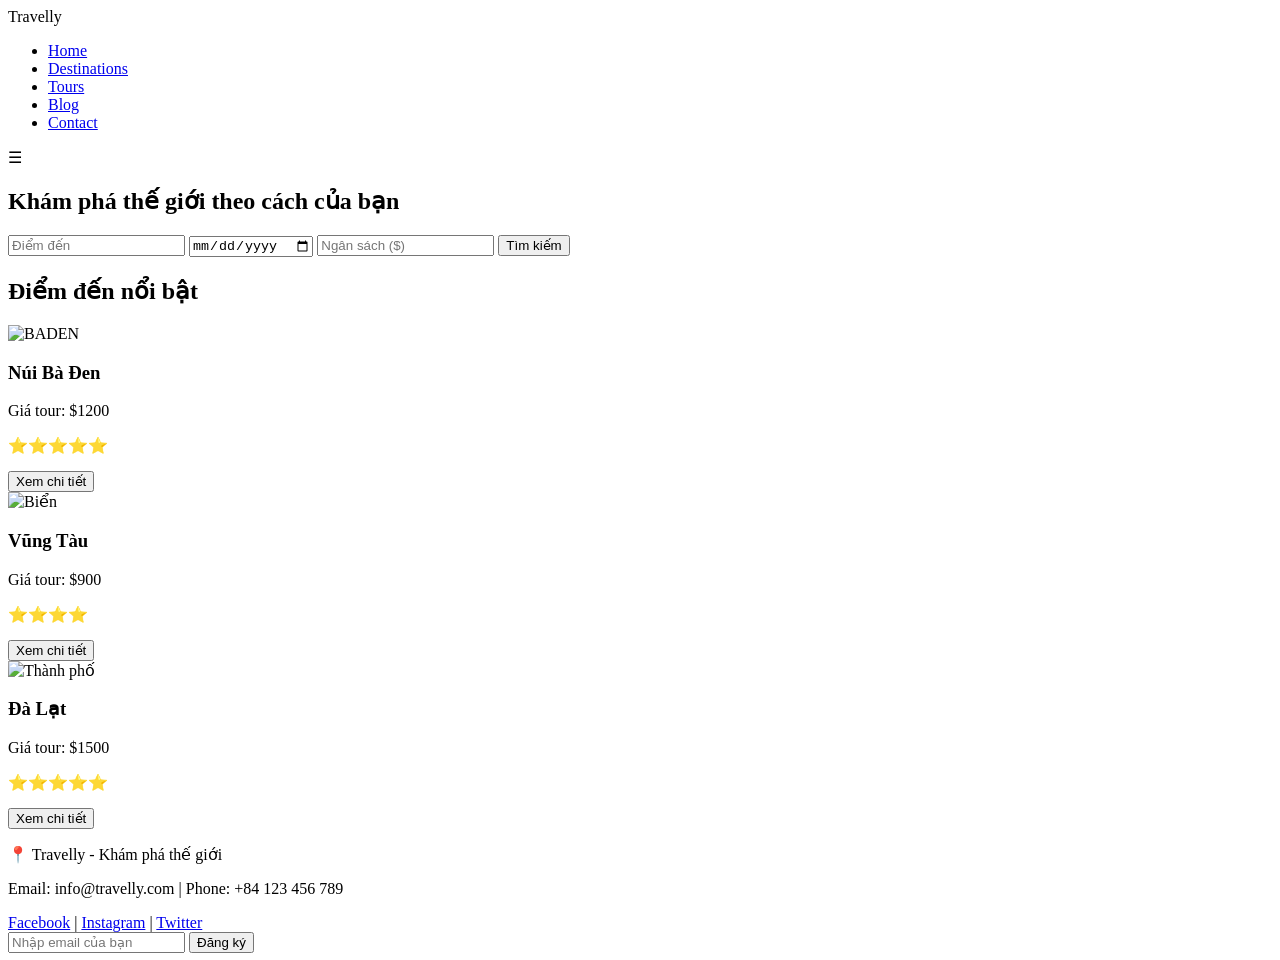
==== index.html @ 749a3be6 "first commit" ====
<!DOCTYPE html>
<html lang="vi">

<head>
    <meta charset="UTF-8">
    <meta name="viewport" content="width=device-width, initial-scale=1.0">
    <title>Travelly - Khám phá thế giới theo cách của bạn</title>
    <link
        href="https://fonts.googleapis.com/css2?family=Poppins:wght@400;600&family=Montserrat:wght@500;700&display=swap"
        rel="stylesheet">

    <link href="stylesheet" href="css/common.css">
    <link rel="stylesheet" href="css/style.css">
</head>


<body>
    <!-- Header -->
    <header id="header">
        <div class="logo">Travelly</div>
        <nav class="nav">
            <ul>
                <li><a href="index.html">Home</a></li>
                <li><a href="destinations.html">Destinations</a></li>
                <li><a href="tour.html">Tours</a></li>
                <li><a href="#blog">Blog</a></li>
                <li><a href="#contact">Contact</a></li>
            </ul>
            <div class="hamburger">&#9776;</div>
        </nav>
    </header>

    <!-- Hero Section -->
    <section id="hero">
        <div class="hero-content">
            <h1>Khám phá thế giới theo cách của bạn</h1>
            <form class="search-bar">
                <input type="text" placeholder="Điểm đến">
                <input type="date">
                <input type="number" placeholder="Ngân sách ($)">
                <button type="submit">Tìm kiếm</button>
            </form>
        </div>
    </section>

    <!-- Destinations -->
    <main>
        <section id="destinations" class="destinations">
            <h2>Điểm đến nổi bật</h2>
            <div class="grid">
                <!-- Card -->
                <div class="card">
                    <img src="Source/NUIBADEN.jpg" alt="BADEN">
                    <div class="card-content">
                        <h3>Núi Bà Đen</h3>
                        <p>Giá tour: $1200</p>
                        <p>⭐⭐⭐⭐⭐</p>
                        <button>Xem chi tiết</button>
                    </div>
                </div>
                <div class="card">
                    <img src="Source/VUNGTAU.jpg" alt="Biển">
                    <div class="card-content">
                        <h3>Vũng Tàu</h3>
                        <p>Giá tour: $900</p>
                        <p>⭐⭐⭐⭐</p>
                        <button>Xem chi tiết</button>
                    </div>
                </div>
                <div class="card">
                    <img src="Source/DALAT.jpg" alt="Thành phố">
                    <div class="card-content">
                        <h3>Đà Lạt</h3>
                        <p>Giá tour: $1500</p>
                        <p>⭐⭐⭐⭐⭐</p>
                        <button>Xem chi tiết</button>
                    </div>
                </div>
            </div>
        </section>
    </main>

    <!-- Footer -->
    <footer id="contact">
        <div class="footer-content">
            <p>📍 Travelly - Khám phá thế giới</p>
            <p>Email: info@travelly.com | Phone: +84 123 456 789</p>
            <div class="social">
                <a href="#">Facebook</a> | <a href="#">Instagram</a> | <a href="#">Twitter</a>
            </div>
            <form class="newsletter">
                <input type="email" placeholder="Nhập email của bạn">
                <button>Đăng ký</button>
            </form>
        </div>
    </footer>

    <script src="js/script.js"></script>
</body>

</html>
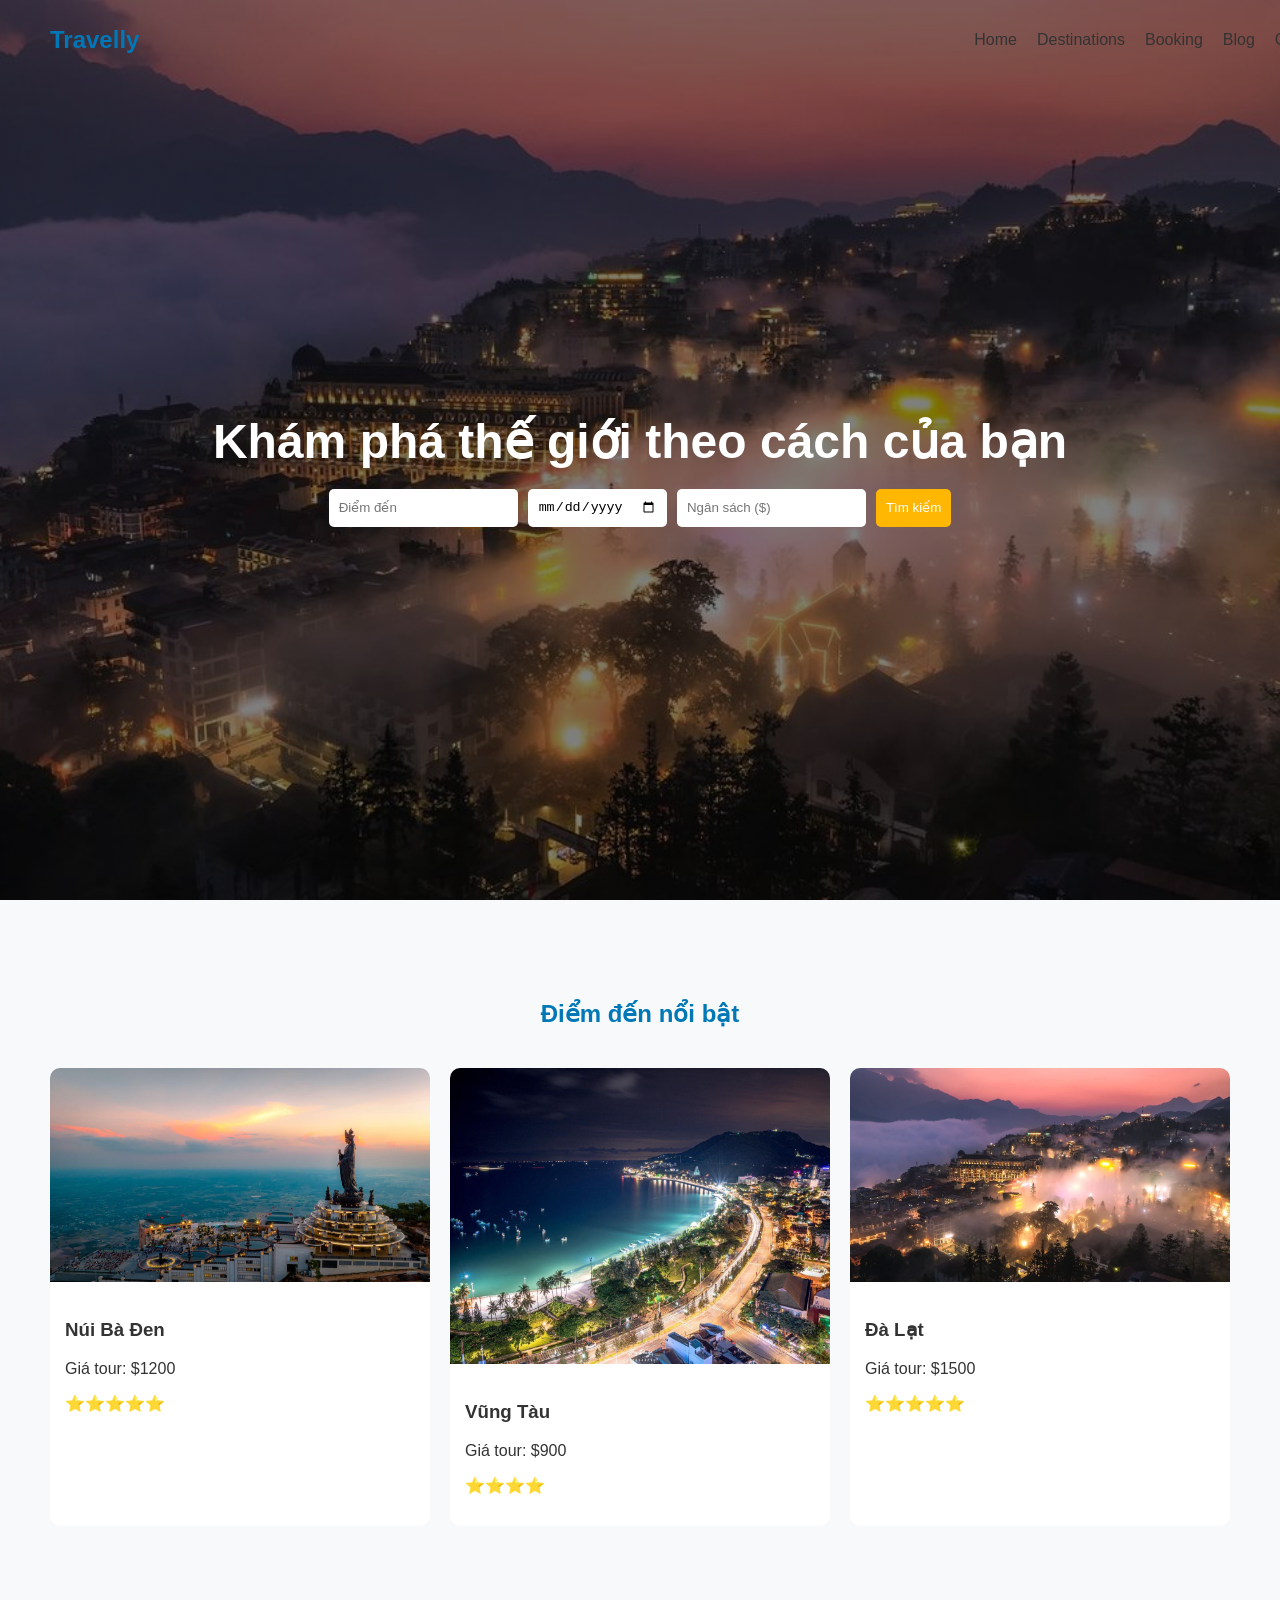
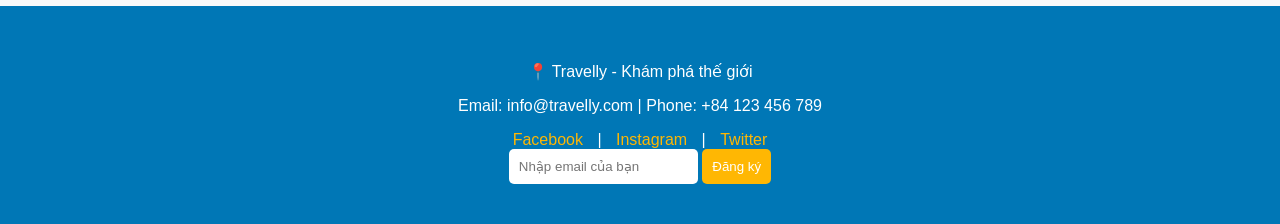
==== commit 0cf3e7a9: "tieptheo" ====
--- a/index.html
+++ b/index.html
@@ -22,9 +22,9 @@
             <ul>
                 <li><a href="index.html">Home</a></li>
                 <li><a href="destinations.html">Destinations</a></li>
-                <li><a href="tour.html">Tours</a></li>
-                <li><a href="#blog">Blog</a></li>
-                <li><a href="#contact">Contact</a></li>
+                <li><a href="booking.html">Booking</a></li>
+                <li><a href="blog.html">Blog</a></li>
+                <li><a href="contact.html">Contact</a></li>
             </ul>
             <div class="hamburger">&#9776;</div>
         </nav>
--- a/css/style.css
+++ b/css/style.css
@@ -0,0 +1,200 @@
+/* Font & Reset */
+body {
+    margin: 0;
+    font-family: 'Poppins', sans-serif;
+    background-color: #f8f9fa;
+    color: #333;
+}
+
+/* Header */
+header {
+    position: fixed;
+    top: 0;
+    width: 100%;
+    background: transparent;
+    display: flex;
+    justify-content: space-between;
+    align-items: center;
+    padding: 15px 50px;
+    transition: 0.3s;
+    z-index: 1000;
+}
+
+header.scrolled {
+    background: #fff;
+    box-shadow: 0 2px 5px rgba(0, 0, 0, 0.1);
+}
+
+.logo {
+    font-size: 1.5rem;
+    font-weight: 700;
+    color: #0077b6;
+}
+
+.nav ul {
+    list-style: none;
+    display: flex;
+    gap: 20px;
+}
+
+.nav a {
+    text-decoration: none;
+    color: #333;
+    font-weight: 500;
+}
+
+.hamburger {
+    display: none;
+    font-size: 1.8rem;
+    cursor: pointer;
+}
+
+/* Hero */
+
+/* Đây mới là chỗ để thay ảnh nền */
+#hero {
+    background-image: linear-gradient(rgba(0, 0, 0, 0.5), rgba(0, 0, 0, 0.5)),
+        url('../Source/DALAT.jpg');
+    background-size: cover;
+    background-position: center;
+    background-attachment: fixed;
+    /* Hiệu ứng ảnh đứng yên khi cuộn trang rất xịn */
+    height: 100vh;
+    display: flex;
+    justify-content: center;
+    align-items: center;
+    color: white;
+}
+
+.hero-content {
+    text-align: center;
+    color: #fff;
+}
+
+.hero-content h1 {
+    font-size: 3rem;
+    margin-bottom: 20px;
+}
+
+.search-bar {
+    display: flex;
+    gap: 10px;
+    flex-wrap: wrap;
+    justify-content: center;
+}
+
+.search-bar input,
+.search-bar button {
+    padding: 10px;
+    border: none;
+    border-radius: 5px;
+}
+
+.search-bar button {
+    background: #ffb703;
+    color: #fff;
+    cursor: pointer;
+}
+
+/* Destinations */
+.destinations {
+    padding: 80px 50px;
+}
+
+.destinations h2 {
+    text-align: center;
+    margin-bottom: 40px;
+    color: #0077b6;
+}
+
+.grid {
+    display: grid;
+    grid-template-columns: repeat(auto-fit, minmax(250px, 1fr));
+    gap: 20px;
+}
+
+.card {
+    background: #fff;
+    border-radius: 10px;
+    overflow: hidden;
+    transition: transform 0.3s;
+    position: relative;
+}
+
+.card img {
+    width: 100%;
+    transition: transform 0.3s;
+}
+
+.card:hover img {
+    transform: scale(1.05);
+}
+
+.card-content {
+    padding: 15px;
+}
+
+.card button {
+    display: none;
+    background: #0077b6;
+    color: #fff;
+    border: none;
+    padding: 8px 12px;
+    border-radius: 5px;
+    cursor: pointer;
+}
+
+.card:hover button {
+    display: inline-block;
+}
+
+/* Footer */
+footer {
+    background: #0077b6;
+    color: #fff;
+    padding: 40px 20px;
+    text-align: center;
+}
+
+footer .social a {
+    color: #ffb703;
+    margin: 0 10px;
+    text-decoration: none;
+}
+
+.newsletter input {
+    padding: 10px;
+    border-radius: 5px;
+    border: none;
+}
+
+.newsletter button {
+    padding: 10px;
+    background: #ffb703;
+    border: none;
+    border-radius: 5px;
+    color: #fff;
+    cursor: pointer;
+}
+
+/* Responsive */
+@media (max-width: 768px) {
+    .nav ul {
+        display: none;
+        flex-direction: column;
+        background: #fff;
+        position: absolute;
+        top: 60px;
+        right: 20px;
+        padding: 20px;
+        box-shadow: 0 2px 5px rgba(0, 0, 0, 0.1);
+    }
+
+    .nav ul.active {
+        display: flex;
+    }
+
+    .hamburger {
+        display: block;
+    }
+}
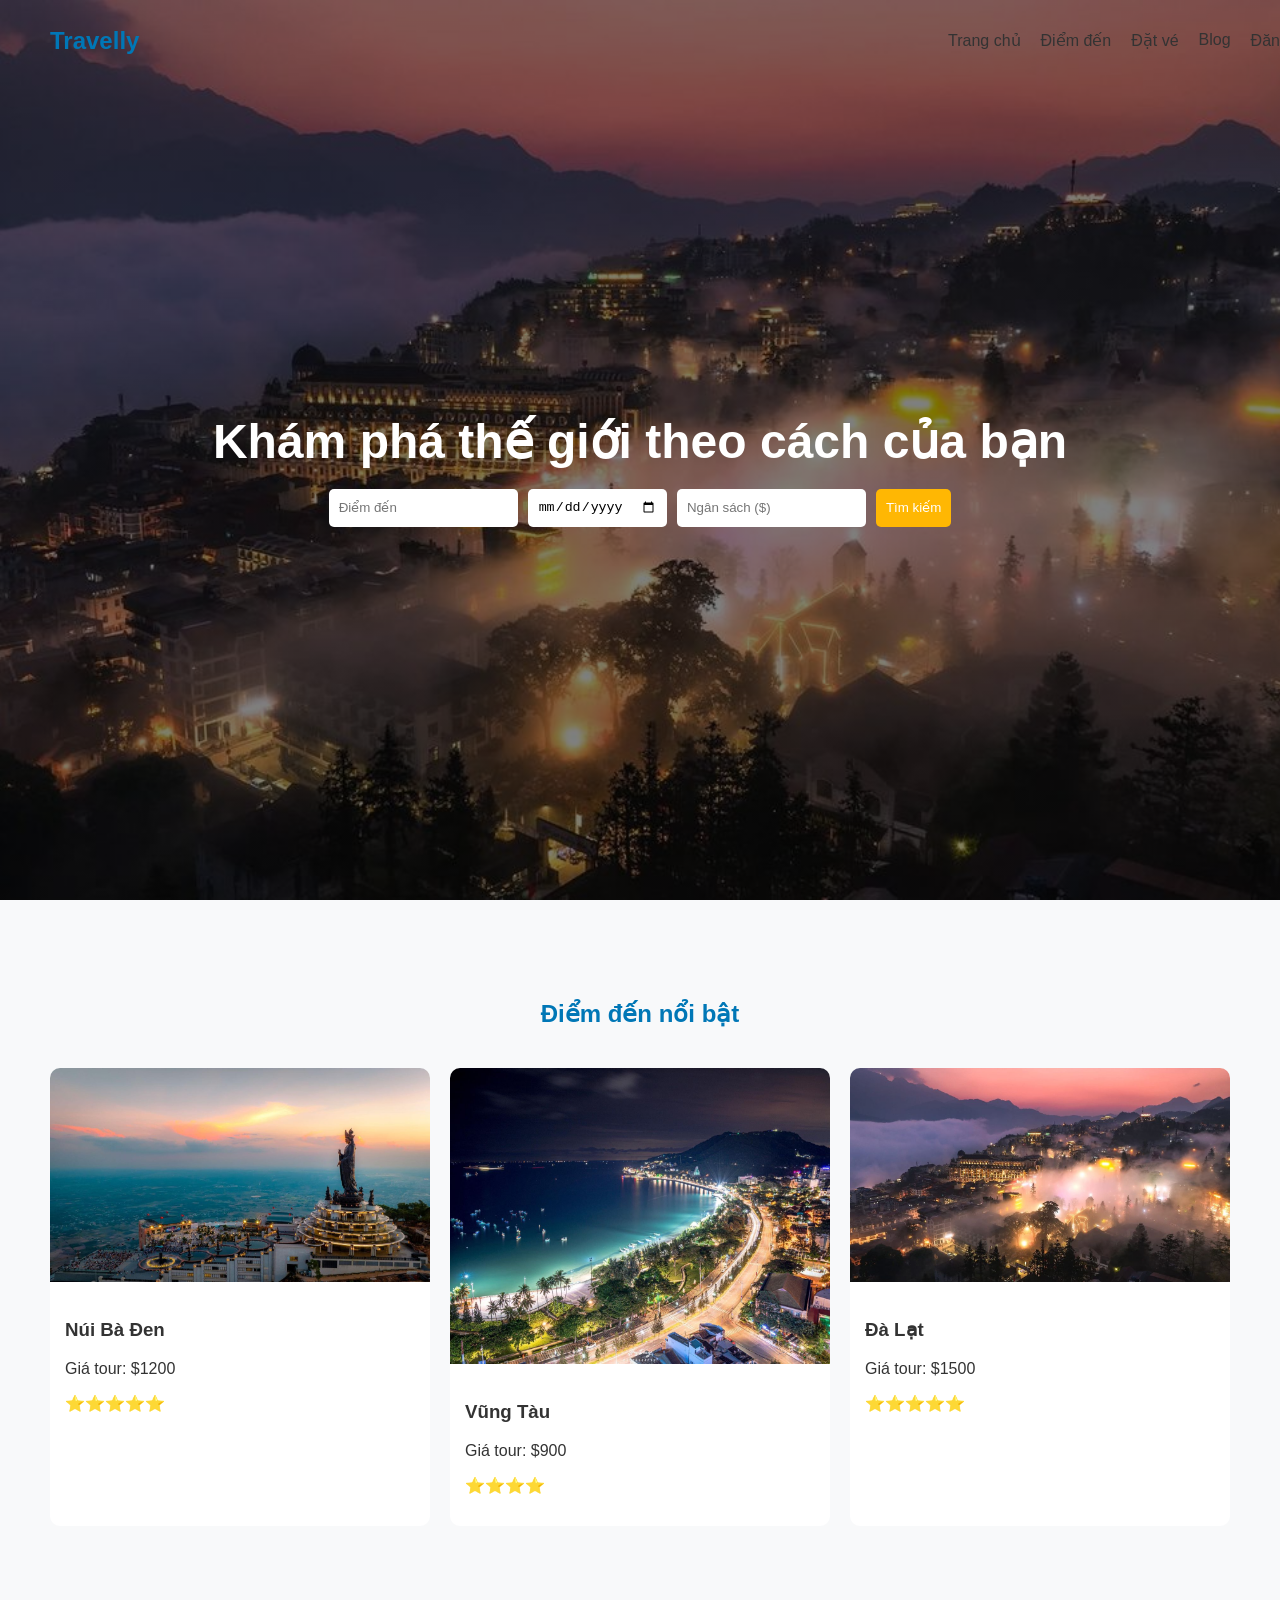
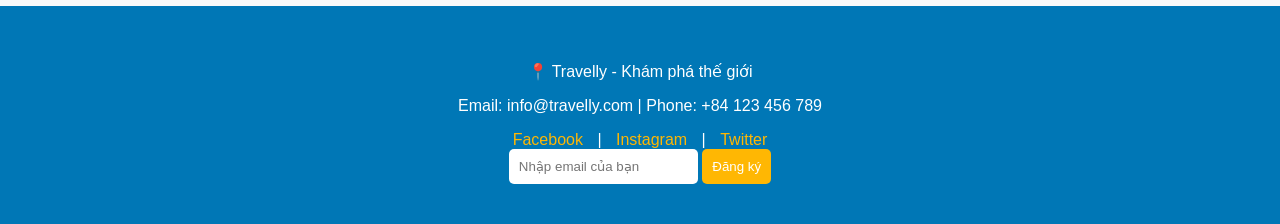
==== commit c14fe4cd: "2 week" ====
--- a/index.html
+++ b/index.html
@@ -5,9 +5,7 @@
     <meta charset="UTF-8">
     <meta name="viewport" content="width=device-width, initial-scale=1.0">
     <title>Travelly - Khám phá thế giới theo cách của bạn</title>
-    <link
-        href="https://fonts.googleapis.com/css2?family=Poppins:wght@400;600&family=Montserrat:wght@500;700&display=swap"
-        rel="stylesheet">
+    <link rel="stylesheet">
 
     <link href="stylesheet" href="css/common.css">
     <link rel="stylesheet" href="css/style.css">
@@ -20,11 +18,11 @@
         <div class="logo">Travelly</div>
         <nav class="nav">
             <ul>
-                <li><a href="index.html">Home</a></li>
-                <li><a href="destinations.html">Destinations</a></li>
-                <li><a href="booking.html">Booking</a></li>
+                <li><a href="index.html">Trang chủ</a></li>
+                <li><a href="destinations.html">Điểm đến</a></li>
+                <li><a href="booking.html">Đặt vé</a></li>
                 <li><a href="blog.html">Blog</a></li>
-                <li><a href="contact.html">Contact</a></li>
+                <li><a href="contact.html">Đăng nhập</a></li>
             </ul>
             <div class="hamburger">&#9776;</div>
         </nav>
@@ -94,8 +92,8 @@
             </form>
         </div>
     </footer>
-
-    <script src="js/script.js"></script>
+    <!--thêm chức năng-->
+    <script src=".js"></script>
 </body>
 
 </html>
--- a/css/style.css
+++ b/css/style.css
@@ -48,17 +48,14 @@
     font-size: 1.8rem;
     cursor: pointer;
 }
-
-/* Hero */
-
-/* Đây mới là chỗ để thay ảnh nền */
+/*phần đầu giới thiệu*/
 #hero {
     background-image: linear-gradient(rgba(0, 0, 0, 0.5), rgba(0, 0, 0, 0.5)),
         url('../Source/DALAT.jpg');
     background-size: cover;
     background-position: center;
     background-attachment: fixed;
-    /* Hiệu ứng ảnh đứng yên khi cuộn trang rất xịn */
+
     height: 100vh;
     display: flex;
     justify-content: center;
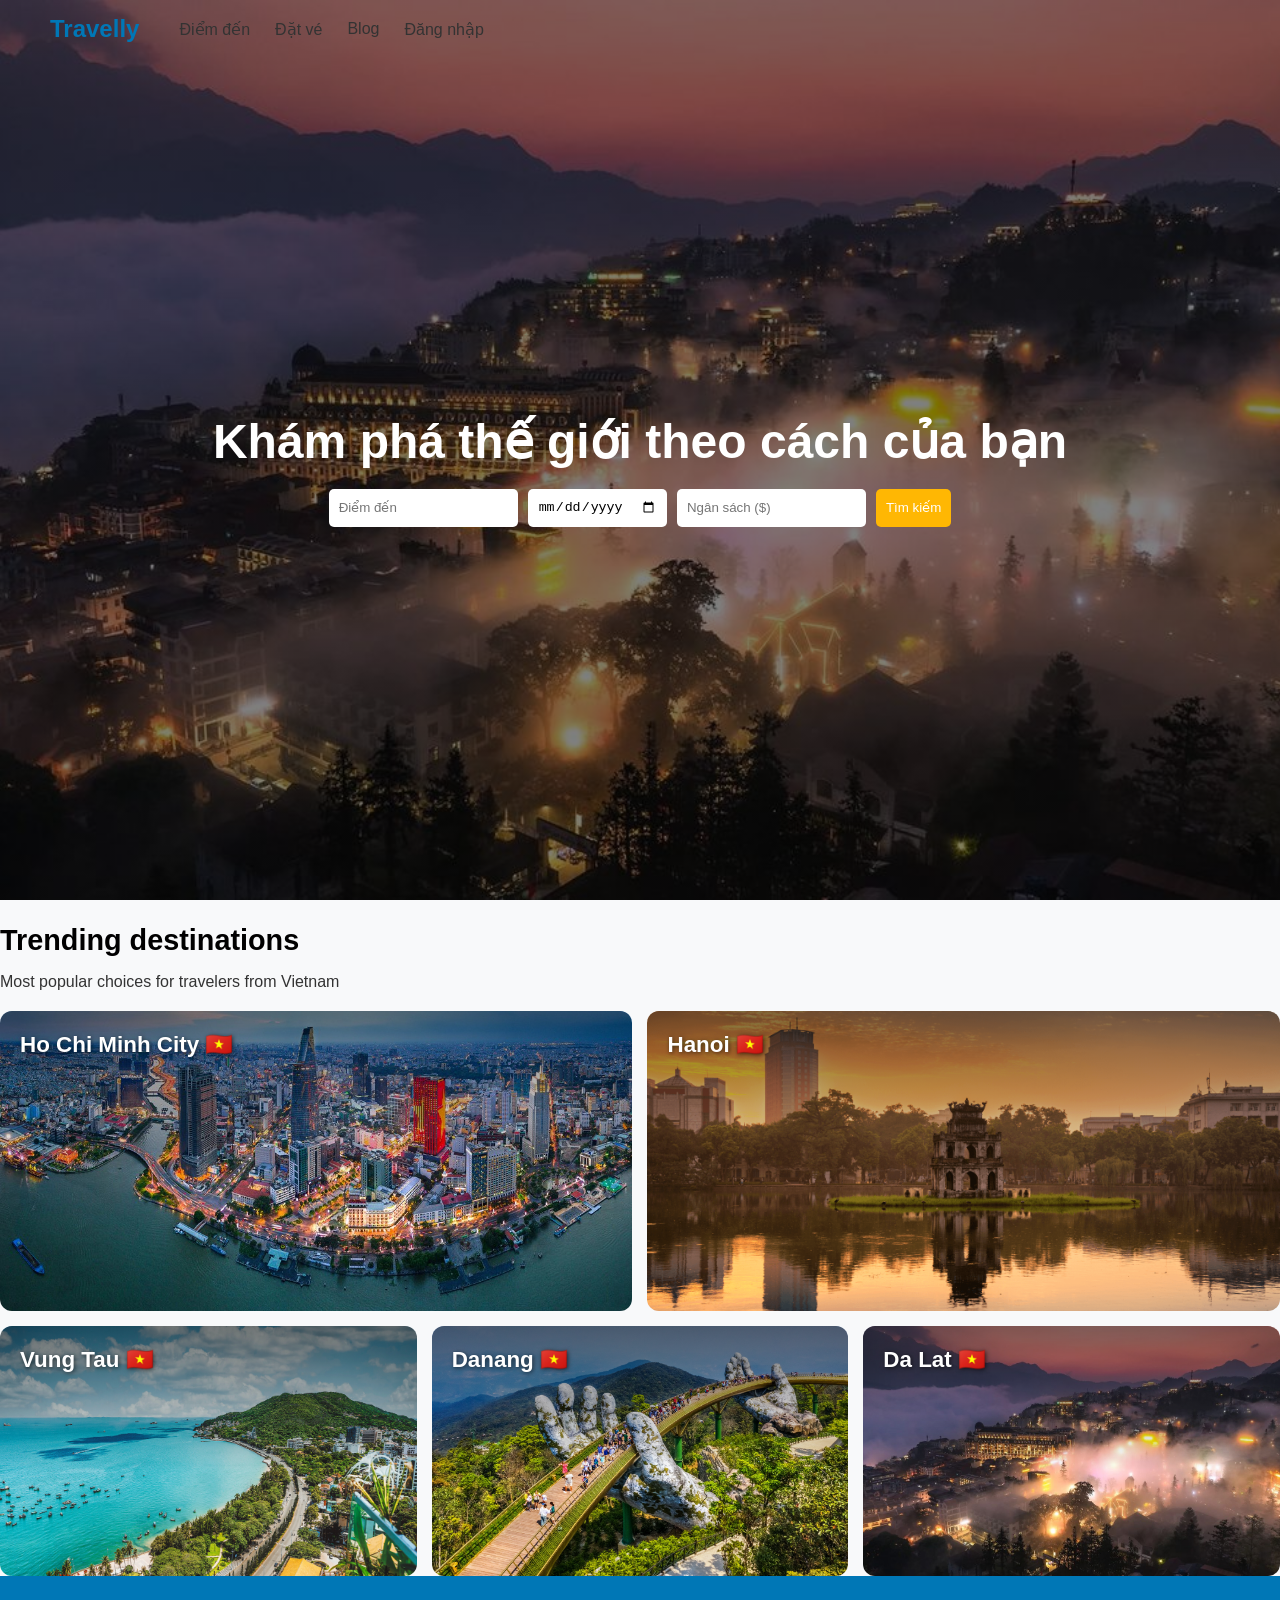
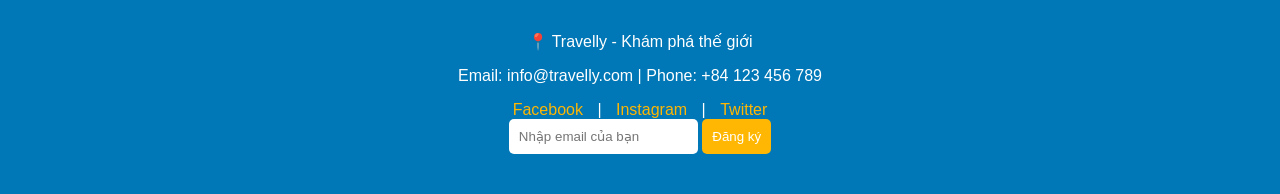
==== commit fa108dd0: "2weekk" ====
--- a/index.html
+++ b/index.html
@@ -18,7 +18,7 @@
         <div class="logo">Travelly</div>
         <nav class="nav">
             <ul>
-                <li><a href="index.html">Trang chủ</a></li>
+
                 <li><a href="destinations.html">Điểm đến</a></li>
                 <li><a href="booking.html">Đặt vé</a></li>
                 <li><a href="blog.html">Blog</a></li>
@@ -41,43 +41,52 @@
         </div>
     </section>
 
-    <!-- Destinations -->
+    <!-- Trending -->
     <main>
         <section id="destinations" class="destinations">
-            <h2>Điểm đến nổi bật</h2>
-            <div class="grid">
-                <!-- Card -->
-                <div class="card">
-                    <img src="Source/NUIBADEN.jpg" alt="BADEN">
-                    <div class="card-content">
-                        <h3>Núi Bà Đen</h3>
-                        <p>Giá tour: $1200</p>
-                        <p>⭐⭐⭐⭐⭐</p>
-                        <button>Xem chi tiết</button>
+            <div class="section-header">
+                <h2>Trending destinations</h2>
+                <p>Most popular choices for travelers from Vietnam</p>
+            </div>
+
+            <div class="grid-trending">
+                <div class="card tall">
+                    <img src="Source/HCM.jpg" alt="Ho Chi Minh City" class="card-img">
+                    <div class="card-overlay">
+                        <h3>Ho Chi Minh City 🇻🇳</h3>
                     </div>
                 </div>
-                <div class="card">
-                    <img src="Source/VUNGTAU.jpg" alt="Biển">
-                    <div class="card-content">
-                        <h3>Vũng Tàu</h3>
-                        <p>Giá tour: $900</p>
-                        <p>⭐⭐⭐⭐</p>
-                        <button>Xem chi tiết</button>
+
+                <div class="card tall">
+                    <img src="Source/HANOI.png" alt="Hanoi" class="card-img">
+                    <div class="card-overlay">
+                        <h3>Hanoi 🇻🇳</h3>
                     </div>
                 </div>
+
                 <div class="card">
-                    <img src="Source/DALAT.jpg" alt="Thành phố">
-                    <div class="card-content">
-                        <h3>Đà Lạt</h3>
-                        <p>Giá tour: $1500</p>
-                        <p>⭐⭐⭐⭐⭐</p>
-                        <button>Xem chi tiết</button>
+                    <img src="Source/VUNGTAU.jpg" alt="Vung Tau" class="card-img">
+                    <div class="card-overlay">
+                        <h3>Vung Tau 🇻🇳</h3>
+                    </div>
+                </div>
+
+                <div class="card">
+                    <img src="Source/DANANG.jpg" alt="Danang" class="card-img">
+                    <div class="card-overlay">
+                        <h3>Danang 🇻🇳</h3>
+                    </div>
+                </div>
+
+                <div class="card">
+                    <img src="Source/DALAT.jpg" alt="Da Lat" class="card-img">
+                    <div class="card-overlay">
+                        <h3>Da Lat 🇻🇳</h3>
                     </div>
                 </div>
             </div>
         </section>
     </main>
-
     <!-- Footer -->
     <footer id="contact">
         <div class="footer-content">
--- a/css/style.css
+++ b/css/style.css
@@ -13,9 +13,12 @@
     width: 100%;
     background: transparent;
     display: flex;
-    justify-content: space-between;
+
+    justify-content: flex-start;
     align-items: center;
     padding: 15px 50px;
+    gap: 40px;
+    /* Khoảng cách giữa Logo và Menu */
     transition: 0.3s;
     z-index: 1000;
 }
@@ -48,7 +51,8 @@
     font-size: 1.8rem;
     cursor: pointer;
 }
-/*phần đầu giới thiệu*/
+
+/* Vùng đầu giới thiệu đầu trang*/
 #hero {
     background-image: linear-gradient(rgba(0, 0, 0, 0.5), rgba(0, 0, 0, 0.5)),
         url('../Source/DALAT.jpg');
@@ -93,56 +97,134 @@
     cursor: pointer;
 }
 
-/* Destinations */
-.destinations {
-    padding: 80px 50px;
-}
-
-.destinations h2 {
-    text-align: center;
-    margin-bottom: 40px;
-    color: #0077b6;
-}
-
-.grid {
+/* Trending */
+.nav ul {
+    list-style: none;
+    display: flex;
+    gap: 25px;
+    margin: 0;
+    padding: 0;
+}
+
+.section-header {
+    margin-bottom: 20px;
+    text-align: left;
+}
+
+.section-header h2 {
+    font-size: 1.8rem;
+    margin-bottom: 5px;
+    color: #000;
+}
+
+.grid-trending {
     display: grid;
-    grid-template-columns: repeat(auto-fit, minmax(250px, 1fr));
-    gap: 20px;
+    grid-template-columns: repeat(6, 1fr);
+    /* Chia làm 6 cột để chia tỉ lệ */
+    gap: 15px;
 }
 
 .card {
-    background: #fff;
-    border-radius: 10px;
+    position: relative;
+    height: 250px;
+    background-size: cover;
+    background-position: center;
+    border-radius: 12px;
     overflow: hidden;
-    transition: transform 0.3s;
+    cursor: pointer;
+    transition: transform 0.3s ease;
+}
+
+.card.tall {
+    grid-column: span 3;
+    height: 300px;
+}
+
+.card:not(.tall) {
+    grid-column: span 2;
+}
+
+.card-overlay {
+    position: absolute;
+    top: 0;
+    left: 0;
+    width: 100%;
+    height: 100%;
+    background: linear-gradient(to bottom, rgba(0, 0, 0, 0.4) 0%, transparent 40%);
+    padding: 20px;
+}
+
+.card-overlay h3 {
+    color: white;
+    margin: 0;
+    font-size: 1.4rem;
+    text-shadow: 1px 1px 4px rgba(0, 0, 0, 0.6);
+}
+
+.card:hover {
+    transform: translateY(-5px);
+}
+
+/*định dạng các thẻ*/
+.card {
     position: relative;
-}
-
-.card img {
-    width: 100%;
-    transition: transform 0.3s;
-}
-
-.card:hover img {
-    transform: scale(1.05);
-}
-
-.card-content {
-    padding: 15px;
-}
-
-.card button {
-    display: none;
-    background: #0077b6;
-    color: #fff;
-    border: none;
-    padding: 8px 12px;
-    border-radius: 5px;
-    cursor: pointer;
-}
-
-.card:hover button {
-    display: inline-block;
+    border-radius: 12px;
+    overflow: hidden;
+    cursor: pointer;
+    transition: transform 0.3s ease;
+    background-color: #f0f0f0;
+    /* Nền xám nhẹ khi ảnh chưa load */
+}
+
+/* 2 ảnh lớn ở hàng đầu */
+.card.tall {
+    grid-column: span 3;
+    height: 300px;
+}
+
+/* 3 ảnh nhỏ ở hàng sau */
+.card:not(.tall) {
+    grid-column: span 2;
+    height: 250px;
+}
+
+/* Xử lý ảnh căn giữa và đầy đủ */
+.card-img {
+    width: 100%;
+    height: 100%;
+    object-fit: cover;
+    object-position: center;
+    transition: transform 0.3s ease;
+    display: block;
+}
+
+/* Lớp phủ chữ trắng lên ảnh */
+.card-overlay {
+    position: absolute;
+    top: 0;
+    left: 0;
+    width: 100%;
+    height: 100%;
+    background: linear-gradient(to bottom, rgba(0, 0, 0, 0.5) 0%, transparent 50%);
+    padding: 20px;
+    z-index: 2;
+}
+
+.card-overlay h3 {
+    color: white;
+    margin: 0;
+    font-size: 1.4rem;
+    font-weight: 600;
+    text-shadow: 1px 1px 4px rgba(0, 0, 0, 0.6);
+}
+
+/* Hiệu ứng khi di chuột vào: Chỉ phóng to ảnh bên trong, không nhảy cả khung */
+.card:hover .card-img {
+    transform: scale(1.08);
+}
+
+.card:hover {
+    transform: translateY(-5px);
 }
 
 /* Footer */
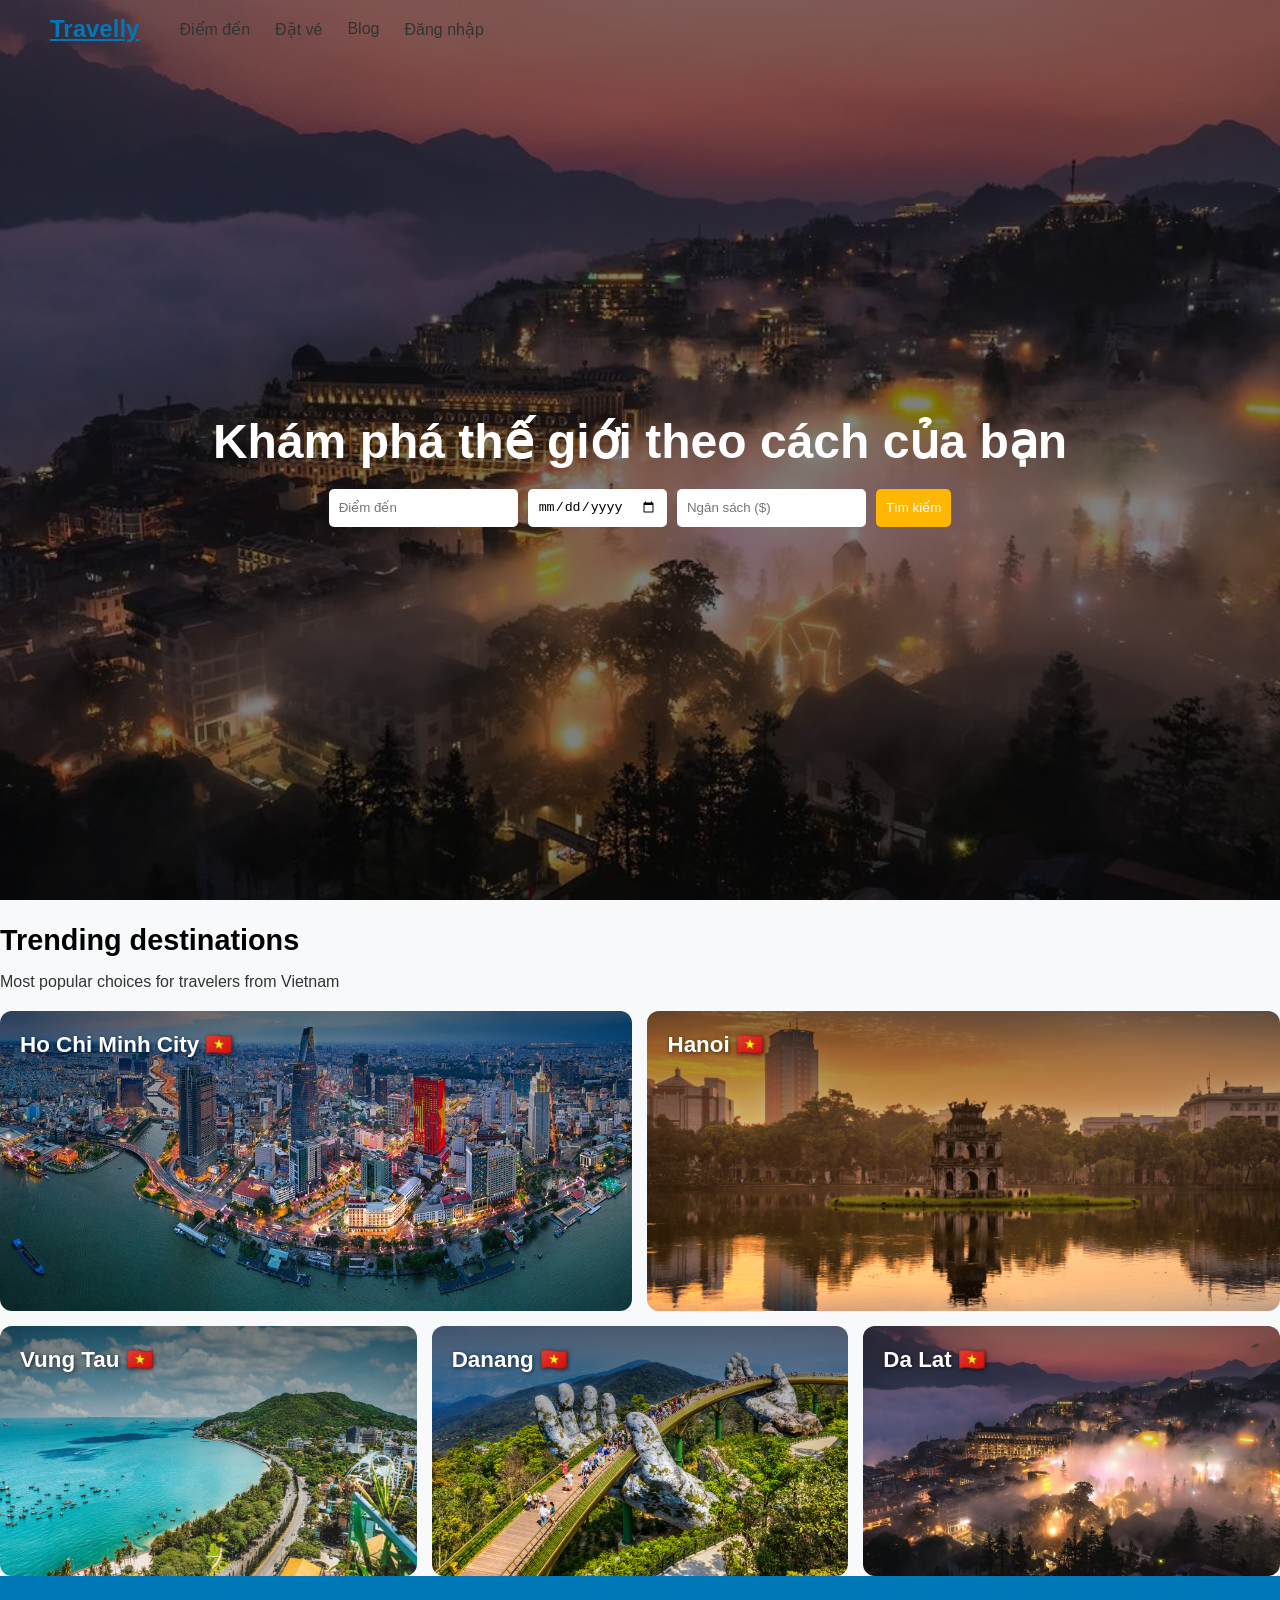
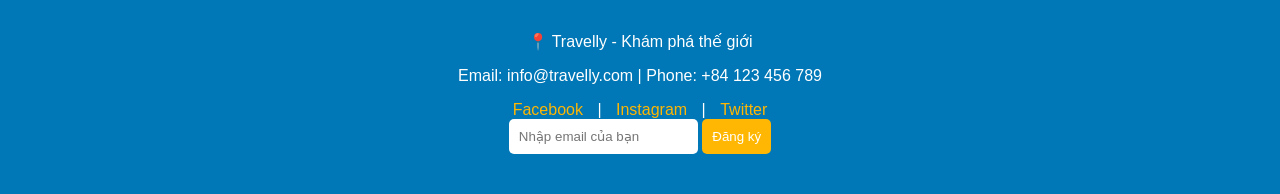
==== commit e0a27a53: "longg" ====
--- a/index.html
+++ b/index.html
@@ -11,14 +11,12 @@
     <link rel="stylesheet" href="css/style.css">
 </head>
 
-
 <body>
     <!-- Header -->
     <header id="header">
-        <div class="logo">Travelly</div>
+        <a href="index.html" class="logo">Travelly</a>
         <nav class="nav">
             <ul>
-
                 <li><a href="destinations.html">Điểm đến</a></li>
                 <li><a href="booking.html">Đặt vé</a></li>
                 <li><a href="blog.html">Blog</a></li>
--- a/css/style.css
+++ b/css/style.css
@@ -52,6 +52,7 @@
     cursor: pointer;
 }
 
+
 /* Vùng đầu giới thiệu đầu trang*/
 #hero {
     background-image: linear-gradient(rgba(0, 0, 0, 0.5), rgba(0, 0, 0, 0.5)),
@@ -158,7 +159,7 @@
     color: white;
     margin: 0;
     font-size: 1.4rem;
-    text-shadow: 1px 1px 4px rgba(0, 0, 0, 0.6);
+    text-shadow: 1px 1px 4px rgba(0, 0, 0, 0.5);
 }
 
 .card:hover {
